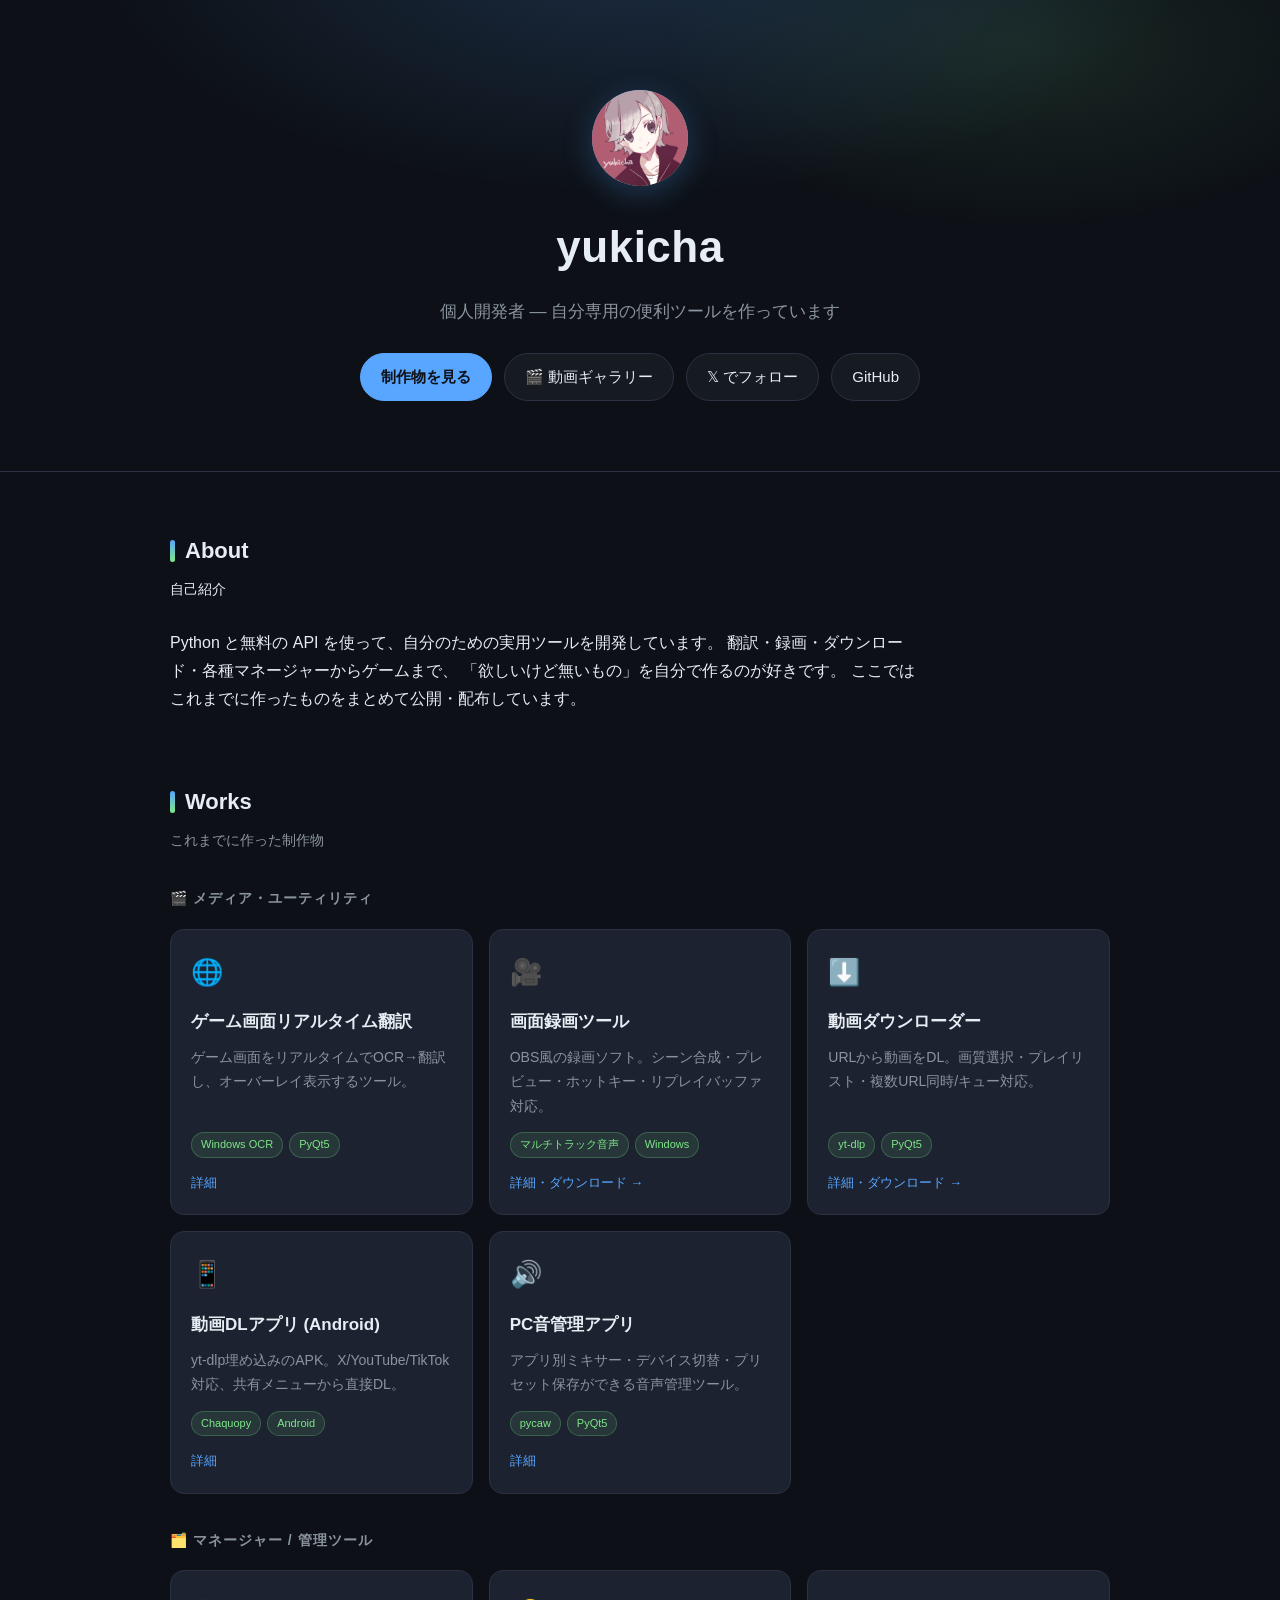
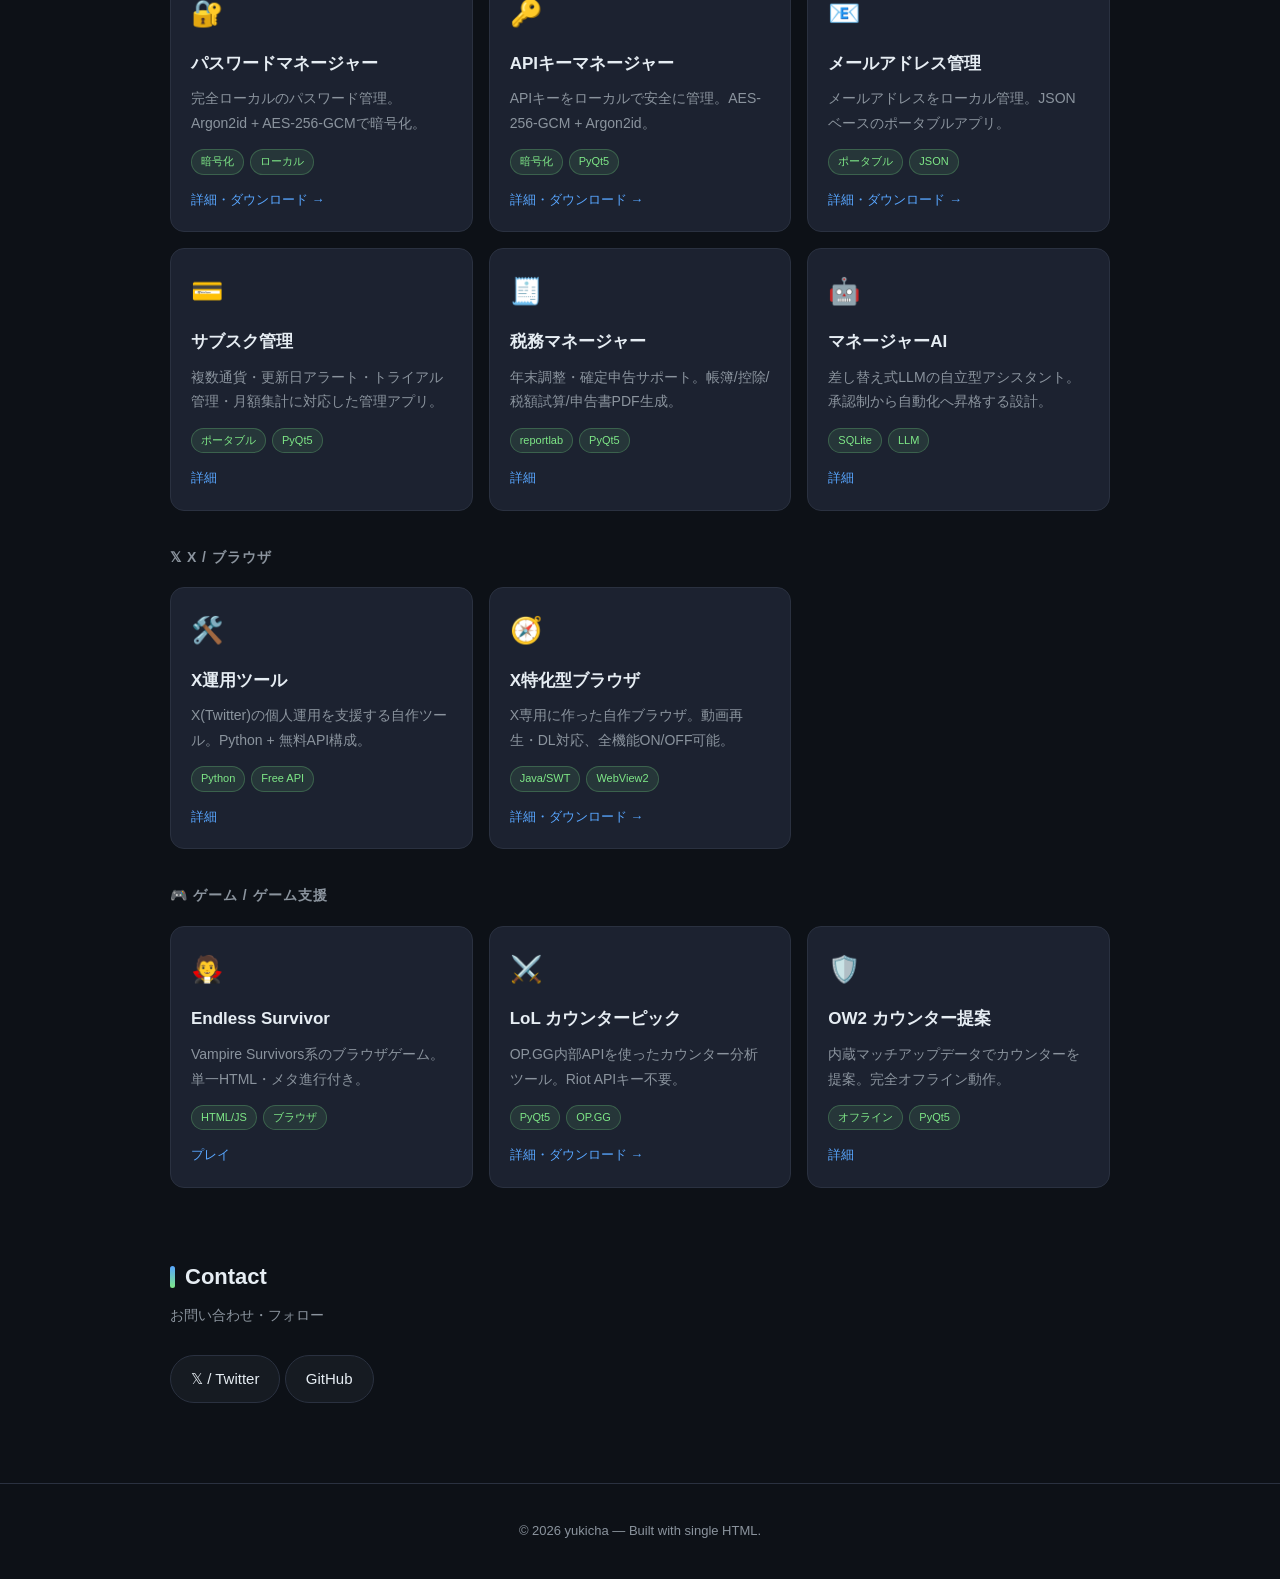
==== index.html @ e136df6b "Add portfolio site (yukicha) ポートフォリオ＋ツール配布ページ7点＋動画ギャラリー。 配布バイナリはGitHub Releases、動画はYouTube埋め込み。  Co-" ====
<!DOCTYPE html>
<html lang="ja">
<head>
<meta charset="UTF-8">
<meta name="viewport" content="width=device-width, initial-scale=1.0">
<title>Portfolio</title>
<meta name="description" content="個人開発のツール・アプリ・ゲームのポートフォリオ">
<link rel="icon" type="image/png" href="assets/avatar.png">
<style>
  :root {
    --bg: #0d1117;
    --bg-soft: #161b22;
    --bg-card: #1c2230;
    --border: #2a3140;
    --text: #e6edf3;
    --text-dim: #8b949e;
    --accent: #58a6ff;
    --accent-2: #7ee787;
    --radius: 14px;
    --maxw: 980px;
  }
  * { box-sizing: border-box; margin: 0; padding: 0; }
  html { scroll-behavior: smooth; }
  body {
    font-family: "Segoe UI", "Hiragino Kaku Gothic ProN", "Yu Gothic UI", Meiryo, sans-serif;
    background: var(--bg);
    color: var(--text);
    line-height: 1.75;
    -webkit-font-smoothing: antialiased;
  }
  a { color: var(--accent); text-decoration: none; }
  a:hover { text-decoration: underline; }
  .wrap { max-width: var(--maxw); margin: 0 auto; padding: 0 20px; }

  /* ---- Hero ---- */
  header.hero {
    position: relative;
    padding: 90px 0 70px;
    text-align: center;
    background:
      radial-gradient(900px 400px at 50% -10%, rgba(88,166,255,0.18), transparent 60%),
      radial-gradient(600px 300px at 80% 10%, rgba(126,231,135,0.10), transparent 60%);
    border-bottom: 1px solid var(--border);
  }
  .avatar {
    width: 96px; height: 96px; border-radius: 50%;
    margin: 0 auto 22px;
    background: linear-gradient(135deg, var(--accent), var(--accent-2));
    display: flex; align-items: center; justify-content: center;
    font-size: 40px; font-weight: 800; color: #0d1117;
    box-shadow: 0 8px 30px rgba(88,166,255,0.25);
    overflow: hidden;
  }
  .avatar img { width: 100%; height: 100%; object-fit: cover; }
  .hero h1 { font-size: clamp(28px, 5vw, 44px); letter-spacing: 0.5px; }
  .hero .tagline { color: var(--text-dim); font-size: 17px; margin-top: 12px; }
  .hero .links { margin-top: 26px; display: flex; gap: 12px; justify-content: center; flex-wrap: wrap; }
  .btn {
    display: inline-flex; align-items: center; gap: 8px;
    padding: 10px 20px; border-radius: 999px;
    border: 1px solid var(--border); background: var(--bg-soft);
    color: var(--text); font-size: 15px; transition: .18s;
  }
  .btn:hover { border-color: var(--accent); transform: translateY(-2px); text-decoration: none; }
  .btn.primary { background: var(--accent); color: #0d1117; border-color: var(--accent); font-weight: 600; }

  /* ---- Sections ---- */
  section { padding: 60px 0 10px; }
  .section-title {
    font-size: 22px; margin-bottom: 6px;
    display: flex; align-items: center; gap: 10px;
  }
  .section-title::before {
    content: ""; width: 5px; height: 22px; border-radius: 3px;
    background: linear-gradient(var(--accent), var(--accent-2));
  }
  .section-sub { color: var(--text-dim); font-size: 14px; margin-bottom: 28px; }

  .about p { color: var(--text); max-width: 760px; }

  /* ---- Cards ---- */
  .grid {
    display: grid; gap: 16px;
    grid-template-columns: repeat(auto-fill, minmax(280px, 1fr));
  }
  .card {
    background: var(--bg-card);
    border: 1px solid var(--border);
    border-radius: var(--radius);
    padding: 20px;
    transition: .18s;
    display: flex; flex-direction: column;
  }
  .card:hover { transform: translateY(-4px); border-color: var(--accent); box-shadow: 0 10px 30px rgba(0,0,0,0.35); }
  .card .icon { font-size: 26px; margin-bottom: 12px; }
  .card h3 { font-size: 17px; margin-bottom: 8px; }
  .card p { color: var(--text-dim); font-size: 14px; flex: 1; }
  .tags { margin-top: 14px; display: flex; flex-wrap: wrap; gap: 6px; }
  .tag {
    font-size: 11px; color: var(--accent-2);
    background: rgba(126,231,135,0.10);
    border: 1px solid rgba(126,231,135,0.25);
    padding: 2px 9px; border-radius: 999px;
  }
  .card-links { margin-top: 14px; display: flex; gap: 14px; font-size: 13px; }

  .cat-label {
    margin: 34px 0 18px; font-size: 14px; font-weight: 600;
    color: var(--text-dim); text-transform: uppercase; letter-spacing: 1px;
  }

  /* ---- Footer ---- */
  footer {
    margin-top: 70px; padding: 36px 0;
    border-top: 1px solid var(--border);
    text-align: center; color: var(--text-dim); font-size: 13px;
  }
</style>
</head>
<body>

<header class="hero">
  <div class="wrap">
    <div class="avatar"><img src="assets/avatar.png" alt="yukicha のアイコン"></div>
    <h1>yukicha</h1>
    <p class="tagline">個人開発者 — 自分専用の便利ツールを作っています</p>
    <div class="links">
      <a class="btn primary" href="#works">制作物を見る</a>
      <a class="btn" href="gallery.html">🎬 動画ギャラリー</a>
      <a class="btn" href="https://x.com/yukichaday0" target="_blank" rel="noopener">𝕏 でフォロー</a>
      <a class="btn" href="https://github.com/yukicha3-glitch" target="_blank" rel="noopener">GitHub</a>
    </div>
  </div>
</header>

<main class="wrap">

  <!-- About -->
  <section id="about" class="about">
    <h2 class="section-title">About</h2>
    <p class="section-sub">自己紹介</p>
    <p>
      Python と無料の API を使って、自分のための実用ツールを開発しています。
      翻訳・録画・ダウンロード・各種マネージャーからゲームまで、
      「欲しいけど無いもの」を自分で作るのが好きです。
      ここではこれまでに作ったものをまとめて公開・配布しています。
    </p>
  </section>

  <!-- Works -->
  <section id="works">
    <h2 class="section-title">Works</h2>
    <p class="section-sub">これまでに作った制作物</p>

    <!-- 翻訳・メディア -->
    <div class="cat-label">🎬 メディア・ユーティリティ</div>
    <div class="grid">

      <div class="card">
        <div class="icon">🌐</div>
        <h3>ゲーム画面リアルタイム翻訳</h3>
        <p>ゲーム画面をリアルタイムでOCR→翻訳し、オーバーレイ表示するツール。</p>
        <div class="tags"><span class="tag">Windows OCR</span><span class="tag">PyQt5</span></div>
        <div class="card-links"><a href="#">詳細</a></div>
      </div>

      <div class="card">
        <div class="icon">🎥</div>
        <h3>画面録画ツール</h3>
        <p>OBS風の録画ソフト。シーン合成・プレビュー・ホットキー・リプレイバッファ対応。</p>
        <div class="tags"><span class="tag">マルチトラック音声</span><span class="tag">Windows</span></div>
        <div class="card-links"><a href="tools/screen-recorder.html">詳細・ダウンロード →</a></div>
      </div>

      <div class="card">
        <div class="icon">⬇️</div>
        <h3>動画ダウンローダー</h3>
        <p>URLから動画をDL。画質選択・プレイリスト・複数URL同時/キュー対応。</p>
        <div class="tags"><span class="tag">yt-dlp</span><span class="tag">PyQt5</span></div>
        <div class="card-links"><a href="tools/video-downloader.html">詳細・ダウンロード →</a></div>
      </div>

      <div class="card">
        <div class="icon">📱</div>
        <h3>動画DLアプリ (Android)</h3>
        <p>yt-dlp埋め込みのAPK。X/YouTube/TikTok対応、共有メニューから直接DL。</p>
        <div class="tags"><span class="tag">Chaquopy</span><span class="tag">Android</span></div>
        <div class="card-links"><a href="#">詳細</a></div>
      </div>

      <div class="card">
        <div class="icon">🔊</div>
        <h3>PC音管理アプリ</h3>
        <p>アプリ別ミキサー・デバイス切替・プリセット保存ができる音声管理ツール。</p>
        <div class="tags"><span class="tag">pycaw</span><span class="tag">PyQt5</span></div>
        <div class="card-links"><a href="#">詳細</a></div>
      </div>

    </div>

    <!-- マネージャー系 -->
    <div class="cat-label">🗂️ マネージャー / 管理ツール</div>
    <div class="grid">

      <div class="card">
        <div class="icon">🔐</div>
        <h3>パスワードマネージャー</h3>
        <p>完全ローカルのパスワード管理。Argon2id + AES-256-GCMで暗号化。</p>
        <div class="tags"><span class="tag">暗号化</span><span class="tag">ローカル</span></div>
        <div class="card-links"><a href="tools/password-manager.html">詳細・ダウンロード →</a></div>
      </div>

      <div class="card">
        <div class="icon">🔑</div>
        <h3>APIキーマネージャー</h3>
        <p>APIキーをローカルで安全に管理。AES-256-GCM + Argon2id。</p>
        <div class="tags"><span class="tag">暗号化</span><span class="tag">PyQt5</span></div>
        <div class="card-links"><a href="tools/api-manager.html">詳細・ダウンロード →</a></div>
      </div>

      <div class="card">
        <div class="icon">📧</div>
        <h3>メールアドレス管理</h3>
        <p>メールアドレスをローカル管理。JSONベースのポータブルアプリ。</p>
        <div class="tags"><span class="tag">ポータブル</span><span class="tag">JSON</span></div>
        <div class="card-links"><a href="tools/email-manager.html">詳細・ダウンロード →</a></div>
      </div>

      <div class="card">
        <div class="icon">💳</div>
        <h3>サブスク管理</h3>
        <p>複数通貨・更新日アラート・トライアル管理・月額集計に対応した管理アプリ。</p>
        <div class="tags"><span class="tag">ポータブル</span><span class="tag">PyQt5</span></div>
        <div class="card-links"><a href="#">詳細</a></div>
      </div>

      <div class="card">
        <div class="icon">🧾</div>
        <h3>税務マネージャー</h3>
        <p>年末調整・確定申告サポート。帳簿/控除/税額試算/申告書PDF生成。</p>
        <div class="tags"><span class="tag">reportlab</span><span class="tag">PyQt5</span></div>
        <div class="card-links"><a href="#">詳細</a></div>
      </div>

      <div class="card">
        <div class="icon">🤖</div>
        <h3>マネージャーAI</h3>
        <p>差し替え式LLMの自立型アシスタント。承認制から自動化へ昇格する設計。</p>
        <div class="tags"><span class="tag">SQLite</span><span class="tag">LLM</span></div>
        <div class="card-links"><a href="#">詳細</a></div>
      </div>

    </div>

    <!-- X / ブラウザ -->
    <div class="cat-label">𝕏 X / ブラウザ</div>
    <div class="grid">

      <div class="card">
        <div class="icon">🛠️</div>
        <h3>X運用ツール</h3>
        <p>X(Twitter)の個人運用を支援する自作ツール。Python + 無料API構成。</p>
        <div class="tags"><span class="tag">Python</span><span class="tag">Free API</span></div>
        <div class="card-links"><a href="#">詳細</a></div>
      </div>

      <div class="card">
        <div class="icon">🧭</div>
        <h3>X特化型ブラウザ</h3>
        <p>X専用に作った自作ブラウザ。動画再生・DL対応、全機能ON/OFF可能。</p>
        <div class="tags"><span class="tag">Java/SWT</span><span class="tag">WebView2</span></div>
        <div class="card-links"><a href="tools/xbrowser.html">詳細・ダウンロード →</a></div>
      </div>

    </div>

    <!-- ゲーム -->
    <div class="cat-label">🎮 ゲーム / ゲーム支援</div>
    <div class="grid">

      <div class="card">
        <div class="icon">🧛</div>
        <h3>Endless Survivor</h3>
        <p>Vampire Survivors系のブラウザゲーム。単一HTML・メタ進行付き。</p>
        <div class="tags"><span class="tag">HTML/JS</span><span class="tag">ブラウザ</span></div>
        <div class="card-links"><a href="#">プレイ</a></div>
      </div>

      <div class="card">
        <div class="icon">⚔️</div>
        <h3>LoL カウンターピック</h3>
        <p>OP.GG内部APIを使ったカウンター分析ツール。Riot APIキー不要。</p>
        <div class="tags"><span class="tag">PyQt5</span><span class="tag">OP.GG</span></div>
        <div class="card-links"><a href="tools/lol-counter.html">詳細・ダウンロード →</a></div>
      </div>

      <div class="card">
        <div class="icon">🛡️</div>
        <h3>OW2 カウンター提案</h3>
        <p>内蔵マッチアップデータでカウンターを提案。完全オフライン動作。</p>
        <div class="tags"><span class="tag">オフライン</span><span class="tag">PyQt5</span></div>
        <div class="card-links"><a href="#">詳細</a></div>
      </div>

    </div>
  </section>

  <!-- Contact -->
  <section id="contact">
    <h2 class="section-title">Contact</h2>
    <p class="section-sub">お問い合わせ・フォロー</p>
    <div class="links" style="justify-content:flex-start;">
      <a class="btn" href="https://x.com/yukichaday0" target="_blank" rel="noopener">𝕏 / Twitter</a>
      <a class="btn" href="https://github.com/yukicha3-glitch" target="_blank" rel="noopener">GitHub</a>
    </div>
  </section>

</main>

<footer>
  <div class="wrap">
    © <span id="year"></span> yukicha — Built with single HTML.
  </div>
</footer>

<script>
  document.getElementById('year').textContent = new Date().getFullYear();
</script>

</body>
</html>
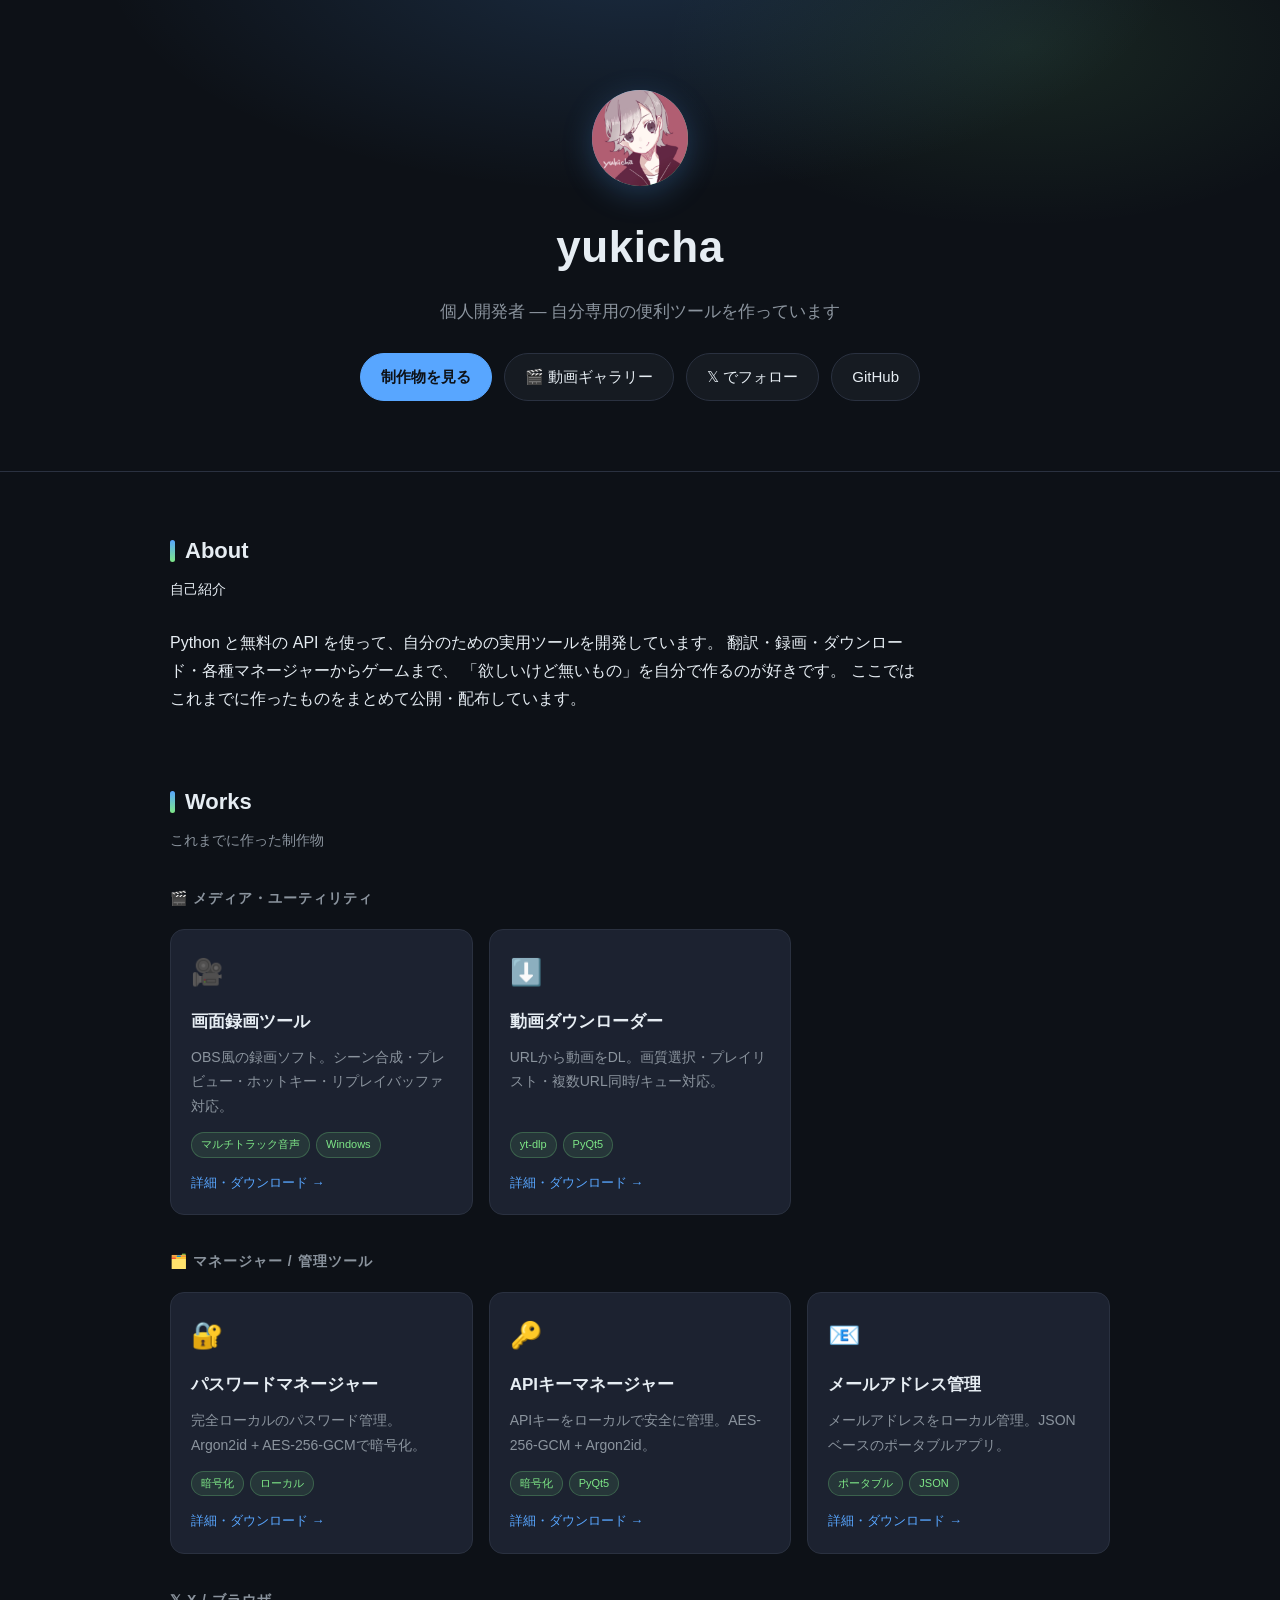
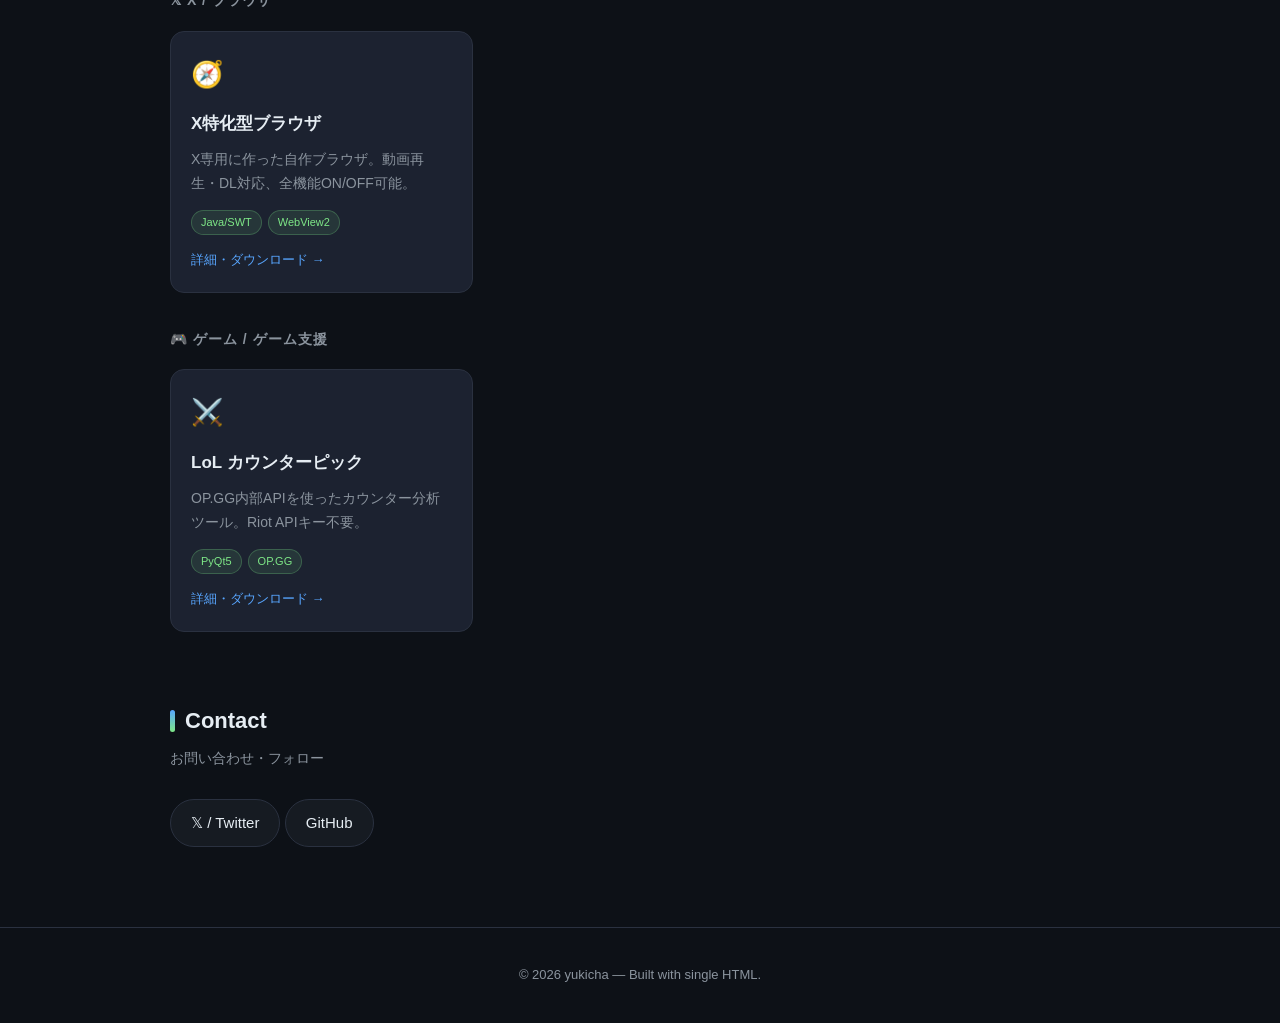
==== commit 327bdbdb: "Show only distributed tools on portfolio 未配布の9ツールのカードを削除し、配布中の7ツールのみ表示。  Co-Authored-By: Claude Opus" ====
--- a/index.html
+++ b/index.html
@@ -157,14 +157,6 @@
     <div class="grid">
 
       <div class="card">
-        <div class="icon">🌐</div>
-        <h3>ゲーム画面リアルタイム翻訳</h3>
-        <p>ゲーム画面をリアルタイムでOCR→翻訳し、オーバーレイ表示するツール。</p>
-        <div class="tags"><span class="tag">Windows OCR</span><span class="tag">PyQt5</span></div>
-        <div class="card-links"><a href="#">詳細</a></div>
-      </div>
-
-      <div class="card">
         <div class="icon">🎥</div>
         <h3>画面録画ツール</h3>
         <p>OBS風の録画ソフト。シーン合成・プレビュー・ホットキー・リプレイバッファ対応。</p>
@@ -180,22 +172,6 @@
         <div class="card-links"><a href="tools/video-downloader.html">詳細・ダウンロード →</a></div>
       </div>
 
-      <div class="card">
-        <div class="icon">📱</div>
-        <h3>動画DLアプリ (Android)</h3>
-        <p>yt-dlp埋め込みのAPK。X/YouTube/TikTok対応、共有メニューから直接DL。</p>
-        <div class="tags"><span class="tag">Chaquopy</span><span class="tag">Android</span></div>
-        <div class="card-links"><a href="#">詳細</a></div>
-      </div>
-
-      <div class="card">
-        <div class="icon">🔊</div>
-        <h3>PC音管理アプリ</h3>
-        <p>アプリ別ミキサー・デバイス切替・プリセット保存ができる音声管理ツール。</p>
-        <div class="tags"><span class="tag">pycaw</span><span class="tag">PyQt5</span></div>
-        <div class="card-links"><a href="#">詳細</a></div>
-      </div>
-
     </div>
 
     <!-- マネージャー系 -->
@@ -226,43 +202,11 @@
         <div class="card-links"><a href="tools/email-manager.html">詳細・ダウンロード →</a></div>
       </div>
 
-      <div class="card">
-        <div class="icon">💳</div>
-        <h3>サブスク管理</h3>
-        <p>複数通貨・更新日アラート・トライアル管理・月額集計に対応した管理アプリ。</p>
-        <div class="tags"><span class="tag">ポータブル</span><span class="tag">PyQt5</span></div>
-        <div class="card-links"><a href="#">詳細</a></div>
-      </div>
-
-      <div class="card">
-        <div class="icon">🧾</div>
-        <h3>税務マネージャー</h3>
-        <p>年末調整・確定申告サポート。帳簿/控除/税額試算/申告書PDF生成。</p>
-        <div class="tags"><span class="tag">reportlab</span><span class="tag">PyQt5</span></div>
-        <div class="card-links"><a href="#">詳細</a></div>
-      </div>
-
-      <div class="card">
-        <div class="icon">🤖</div>
-        <h3>マネージャーAI</h3>
-        <p>差し替え式LLMの自立型アシスタント。承認制から自動化へ昇格する設計。</p>
-        <div class="tags"><span class="tag">SQLite</span><span class="tag">LLM</span></div>
-        <div class="card-links"><a href="#">詳細</a></div>
-      </div>
-
     </div>
 
     <!-- X / ブラウザ -->
     <div class="cat-label">𝕏 X / ブラウザ</div>
     <div class="grid">
-
-      <div class="card">
-        <div class="icon">🛠️</div>
-        <h3>X運用ツール</h3>
-        <p>X(Twitter)の個人運用を支援する自作ツール。Python + 無料API構成。</p>
-        <div class="tags"><span class="tag">Python</span><span class="tag">Free API</span></div>
-        <div class="card-links"><a href="#">詳細</a></div>
-      </div>
 
       <div class="card">
         <div class="icon">🧭</div>
@@ -279,27 +223,11 @@
     <div class="grid">
 
       <div class="card">
-        <div class="icon">🧛</div>
-        <h3>Endless Survivor</h3>
-        <p>Vampire Survivors系のブラウザゲーム。単一HTML・メタ進行付き。</p>
-        <div class="tags"><span class="tag">HTML/JS</span><span class="tag">ブラウザ</span></div>
-        <div class="card-links"><a href="#">プレイ</a></div>
-      </div>
-
-      <div class="card">
         <div class="icon">⚔️</div>
         <h3>LoL カウンターピック</h3>
         <p>OP.GG内部APIを使ったカウンター分析ツール。Riot APIキー不要。</p>
         <div class="tags"><span class="tag">PyQt5</span><span class="tag">OP.GG</span></div>
         <div class="card-links"><a href="tools/lol-counter.html">詳細・ダウンロード →</a></div>
-      </div>
-
-      <div class="card">
-        <div class="icon">🛡️</div>
-        <h3>OW2 カウンター提案</h3>
-        <p>内蔵マッチアップデータでカウンターを提案。完全オフライン動作。</p>
-        <div class="tags"><span class="tag">オフライン</span><span class="tag">PyQt5</span></div>
-        <div class="card-links"><a href="#">詳細</a></div>
       </div>
 
     </div>
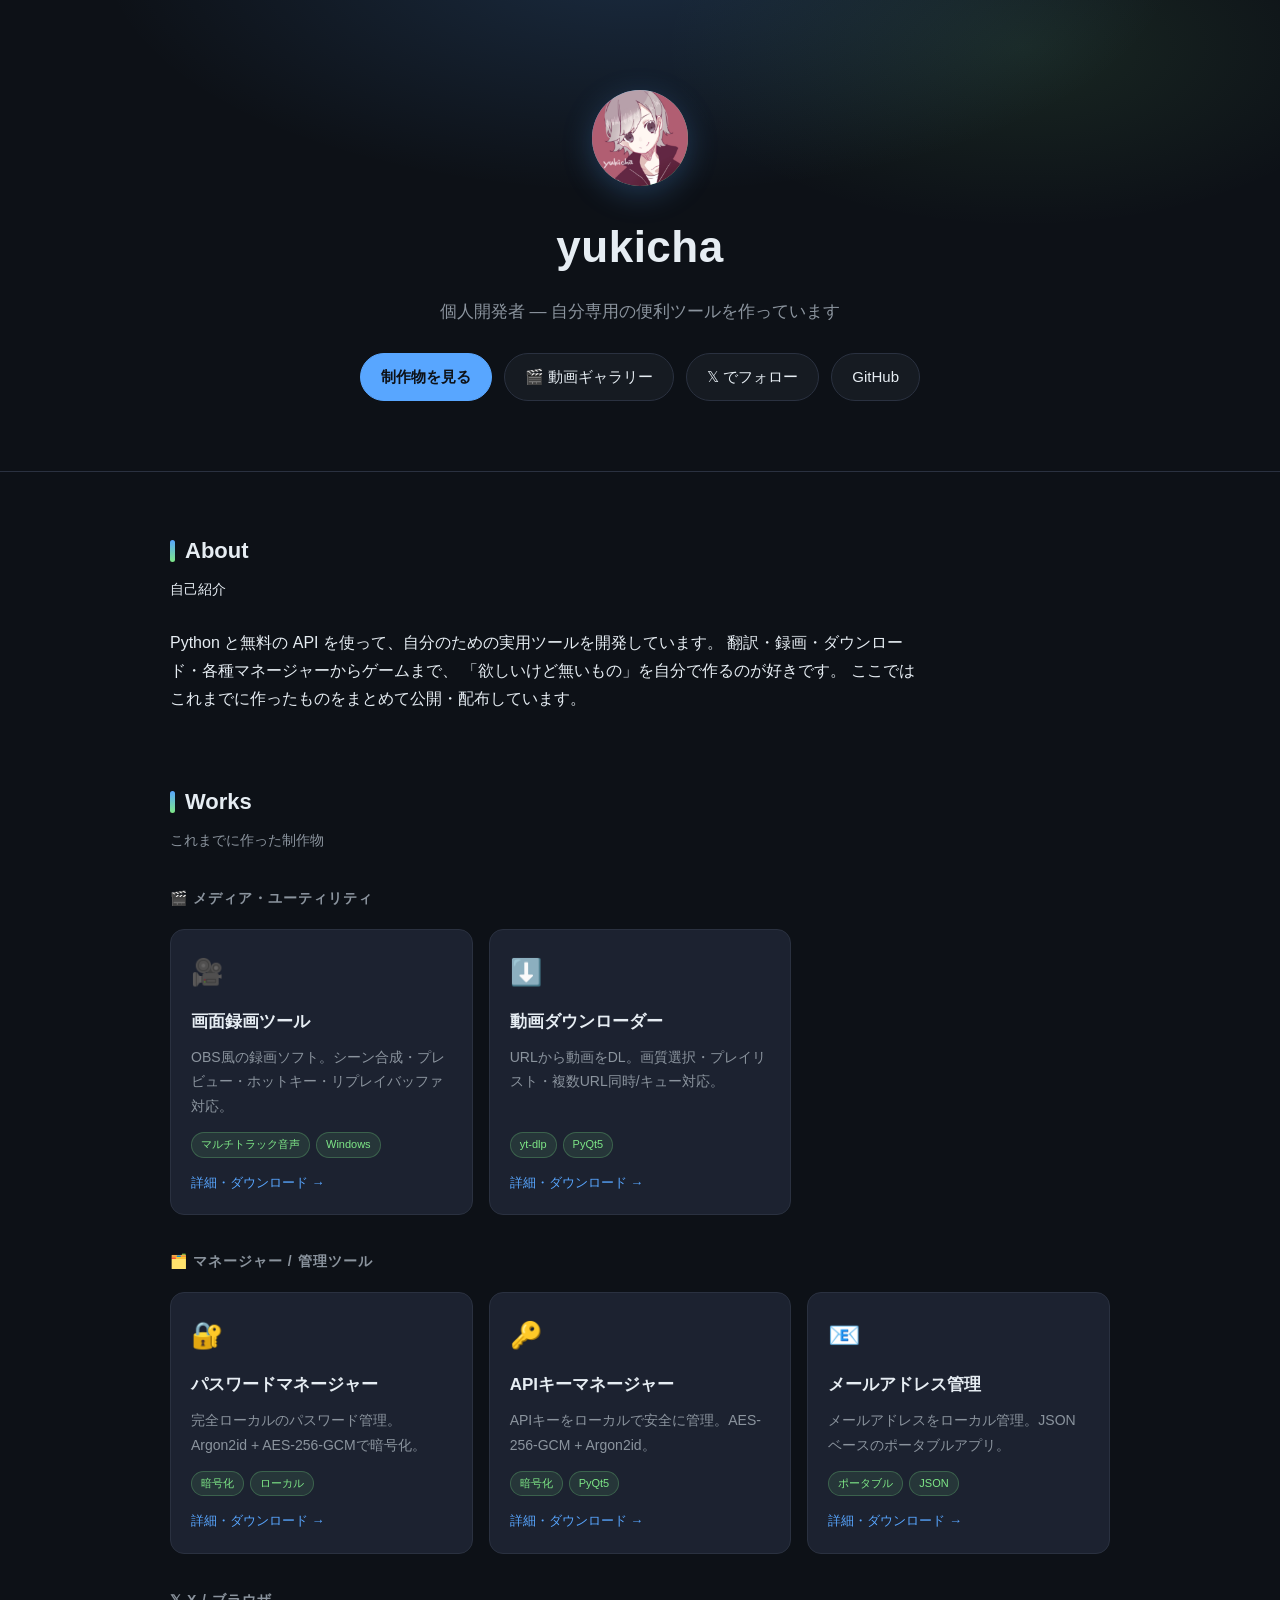
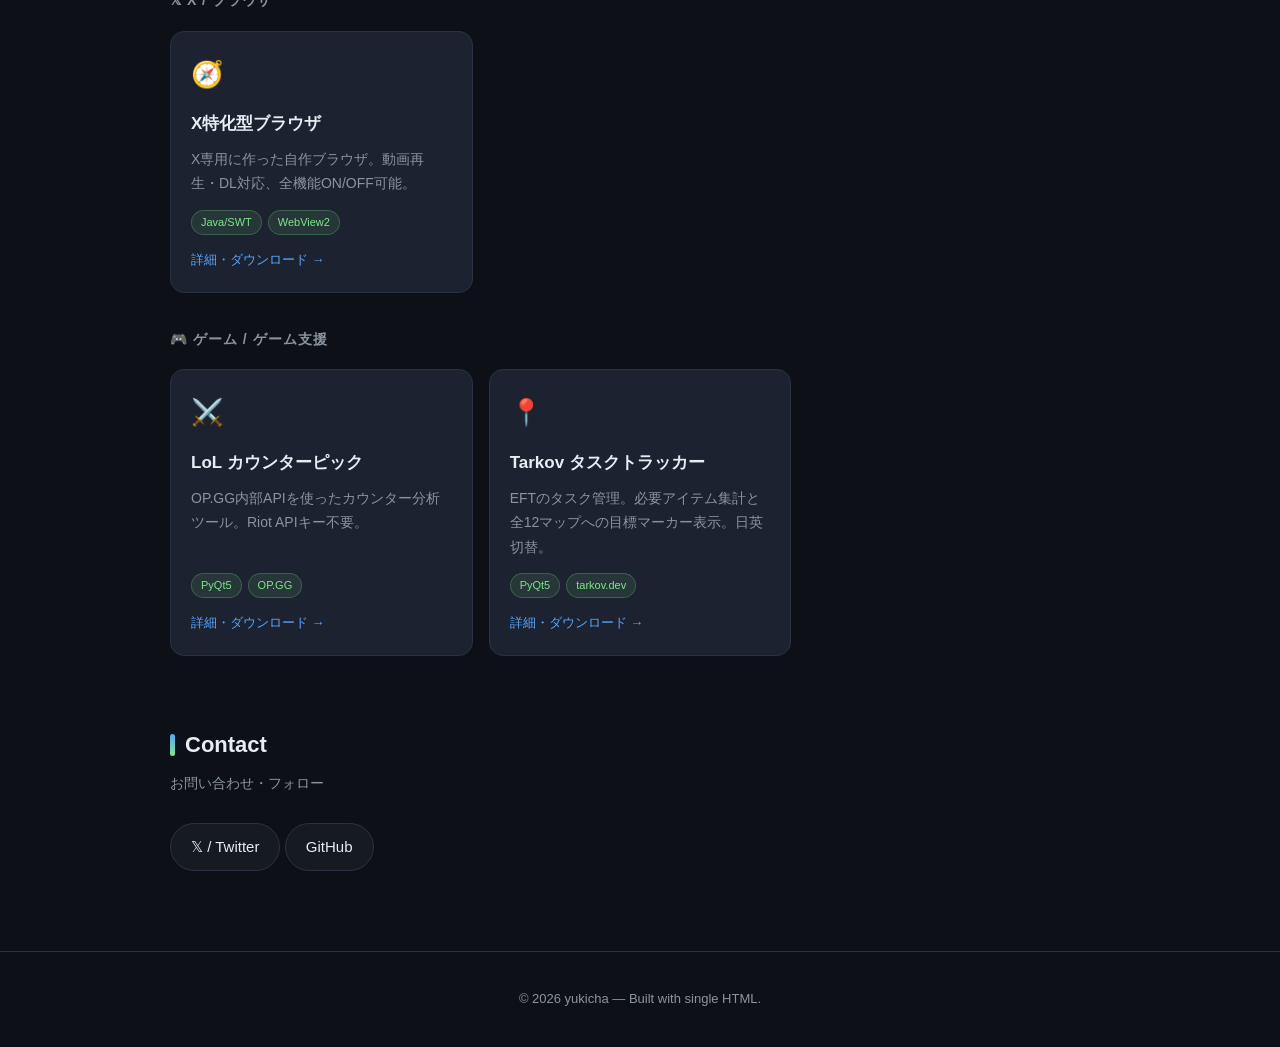
==== commit cd3488ea: "Tarkov タスクトラッカーのツールページを追加 Co-Authored-By: Claude Fable 5 <noreply@anthropic.com>" ====
--- a/index.html
+++ b/index.html
@@ -230,6 +230,14 @@
         <div class="card-links"><a href="tools/lol-counter.html">詳細・ダウンロード →</a></div>
       </div>
 
+      <div class="card">
+        <div class="icon">📍</div>
+        <h3>Tarkov タスクトラッカー</h3>
+        <p>EFTのタスク管理。必要アイテム集計と全12マップへの目標マーカー表示。日英切替。</p>
+        <div class="tags"><span class="tag">PyQt5</span><span class="tag">tarkov.dev</span></div>
+        <div class="card-links"><a href="tools/tarkov-tracker.html">詳細・ダウンロード →</a></div>
+      </div>
+
     </div>
   </section>
 
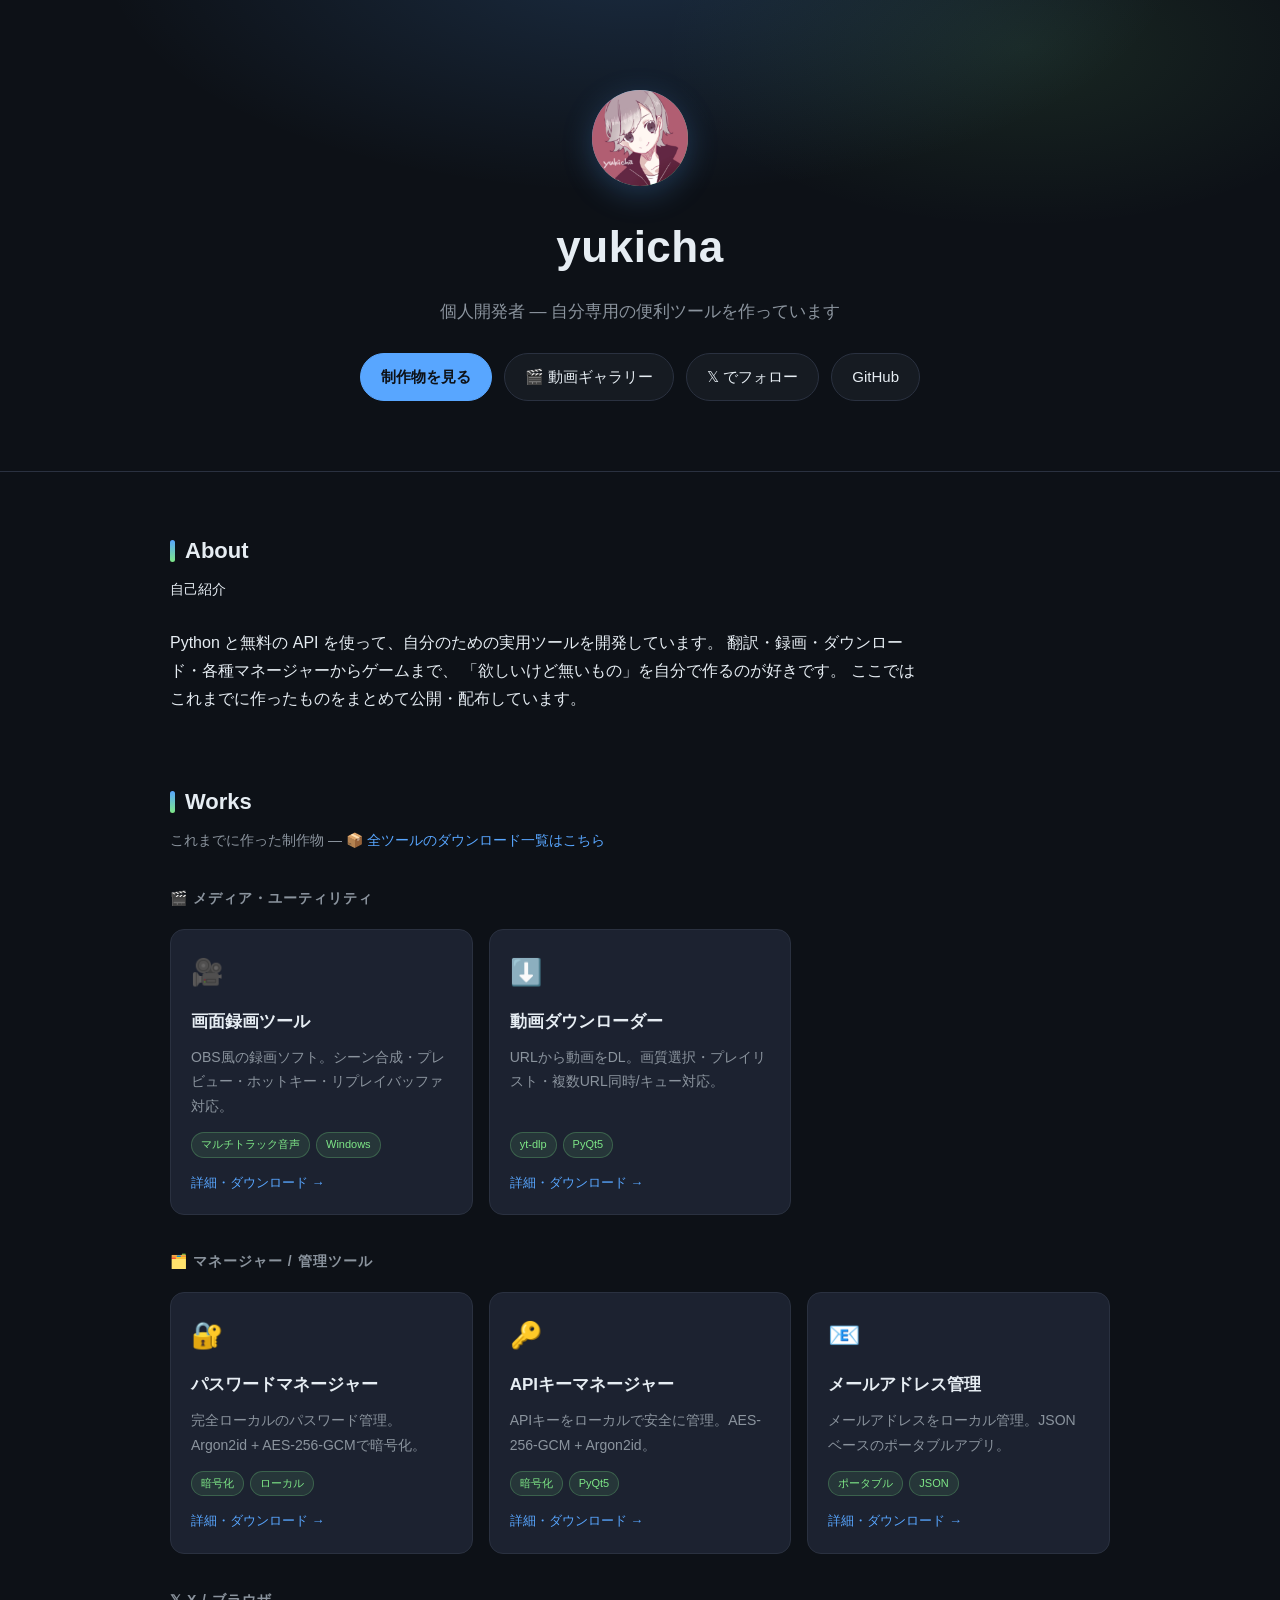
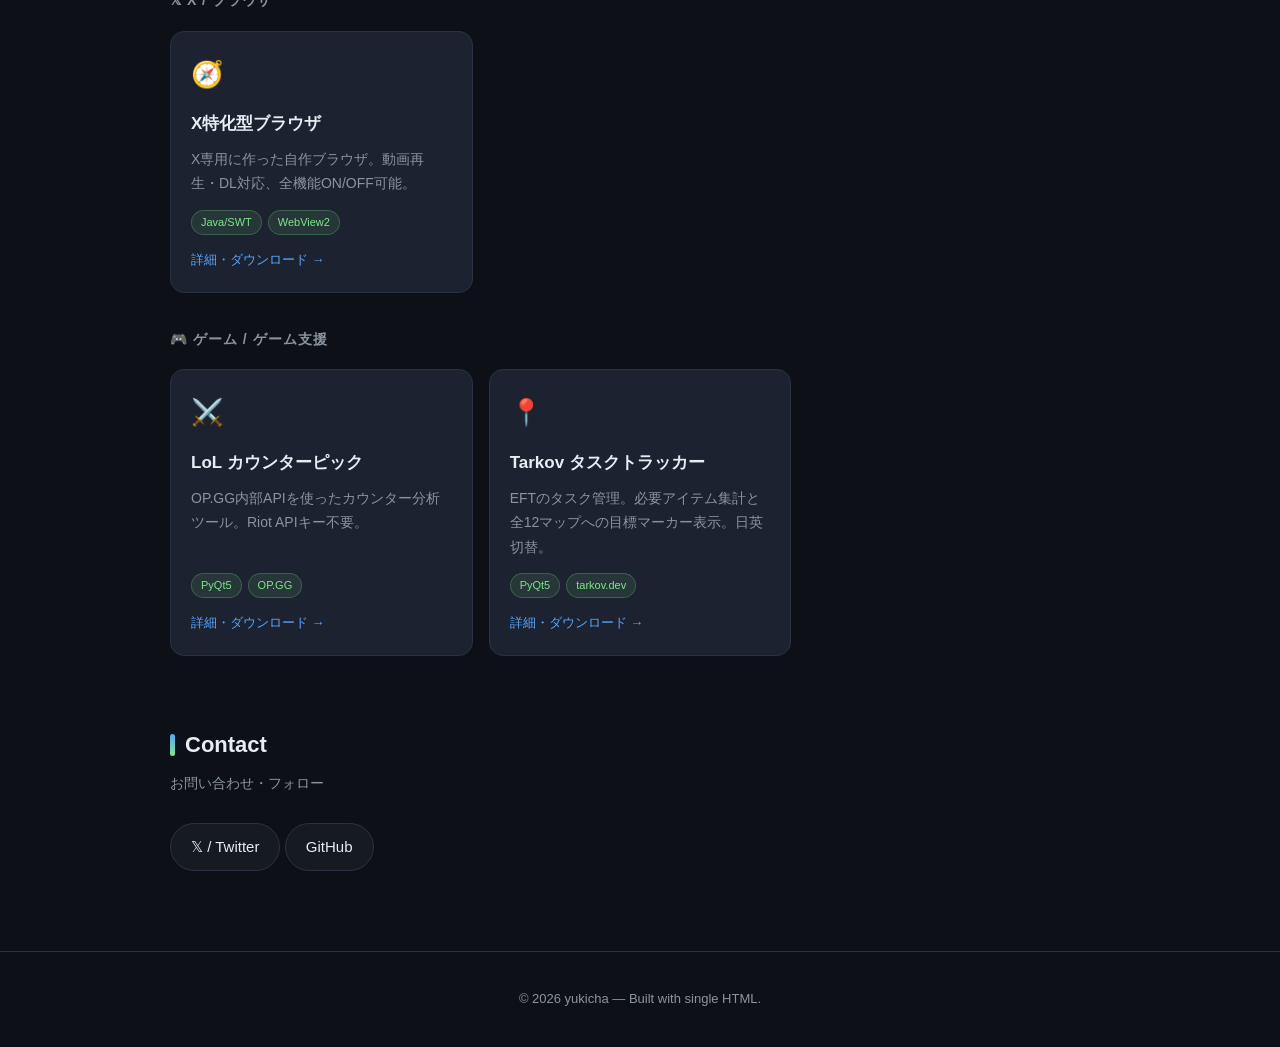
==== commit e44f4f71: "全ツールのダウンロード一覧ページを追加 Co-Authored-By: Claude Fable 5 <noreply@anthropic.com>" ====
--- a/index.html
+++ b/index.html
@@ -150,7 +150,7 @@
   <!-- Works -->
   <section id="works">
     <h2 class="section-title">Works</h2>
-    <p class="section-sub">これまでに作った制作物</p>
+    <p class="section-sub">これまでに作った制作物 — <a href="downloads.html">📦 全ツールのダウンロード一覧はこちら</a></p>
 
     <!-- 翻訳・メディア -->
     <div class="cat-label">🎬 メディア・ユーティリティ</div>
